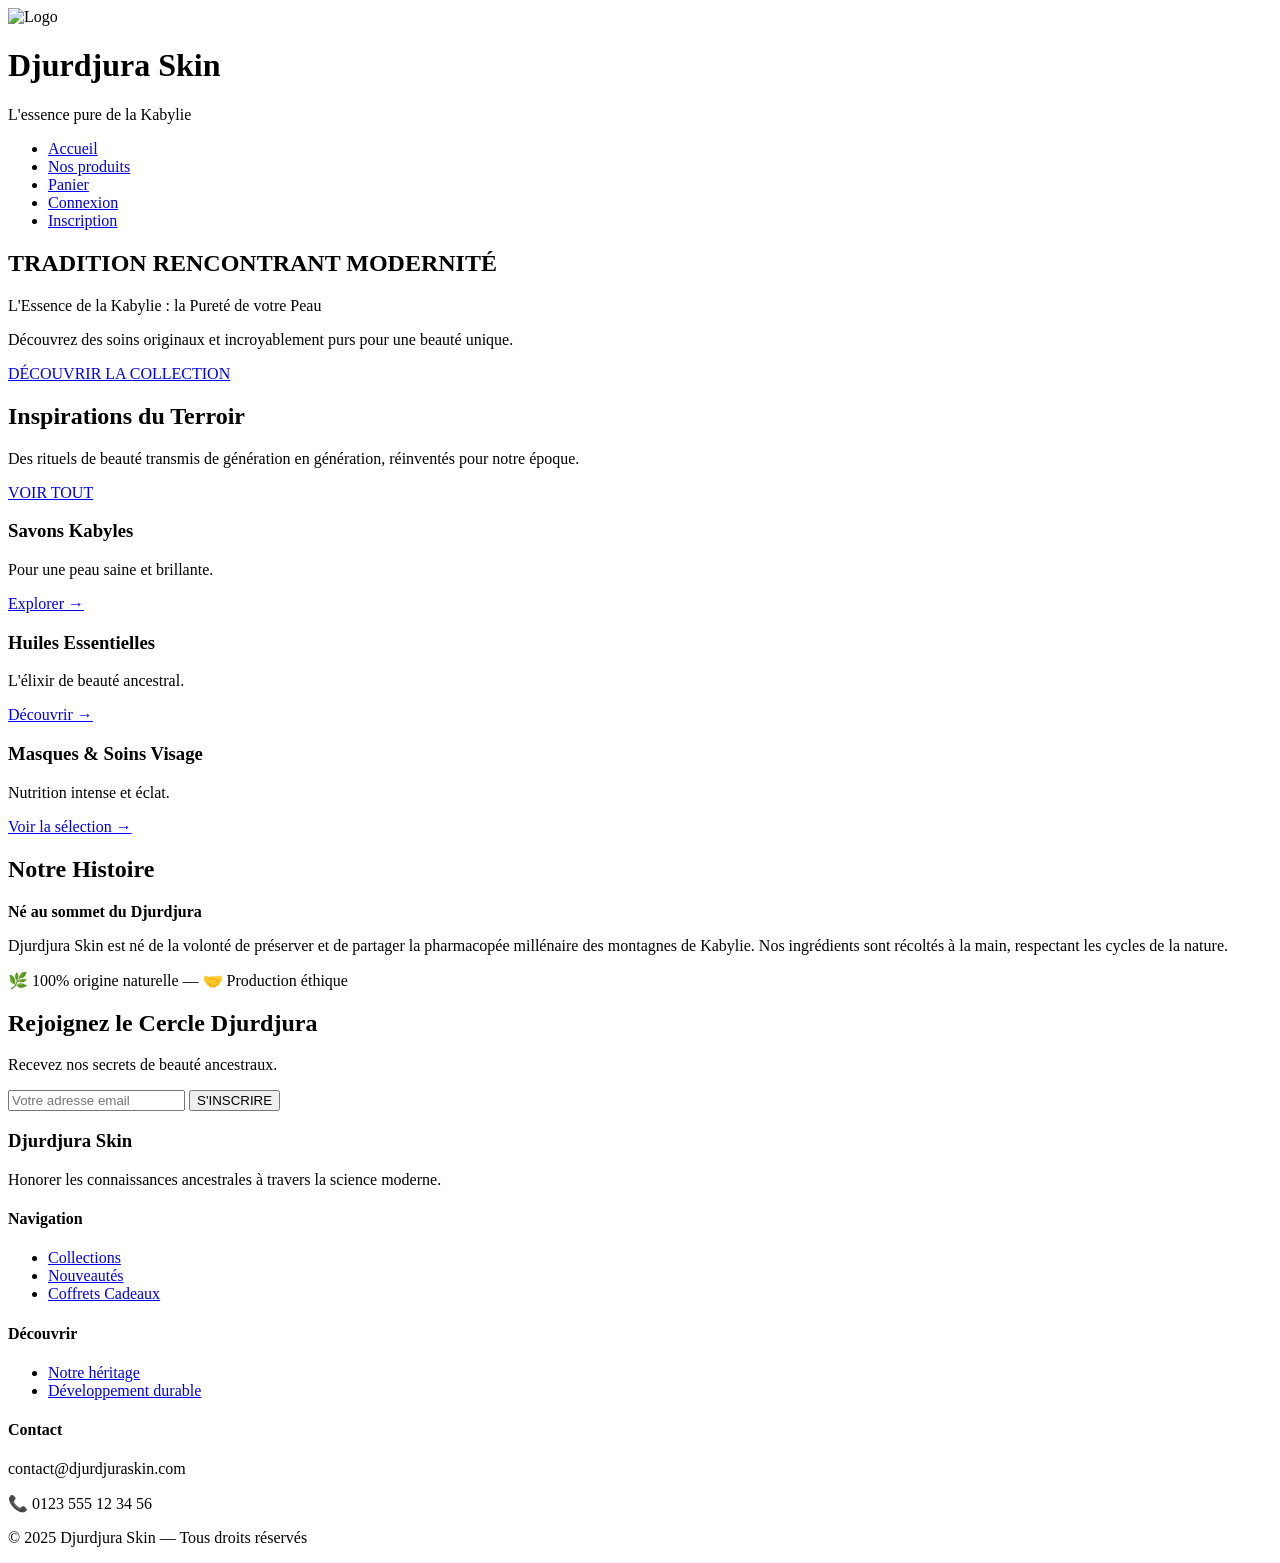
==== index.html @ 3570bfd8 "Add files via upload" ====
<!DOCTYPE html>
<html lang="fr">
<head>
    <meta charset="UTF-8">
    <meta name="viewport" content="width=device-width, initial-scale=1.0">
    <title>Djurdjura Skin - Soins naturels de Kabylie</title>
    <link rel="stylesheet" href="css/style.css">
    <link rel="icon" href="images/favicon.ico" type="image/x-icon">
</head>
<body>

    <!-- ========== HEADER ET MENU DE NAVIGATION ========== -->
    <header>
       <div class="logo">
          <img src="images/logo_djurdjura.jpg" alt="Logo" class="logo-img">
       <div>
          <h1>Djurdjura Skin</h1>
          <p>L'essence pure de la Kabylie</p>
       </div>
       </div>
        <nav>
            <ul>
                <li><a href="index.html">Accueil</a></li>
                <li><a href="produits.html">Nos produits</a></li>
                <li><a href="commande.html">Panier</a></li>
                <li><a href="connexion.html">Connexion</a></li>
                <li><a href="inscription.html">Inscription</a></li>
            </ul>
        </nav>
    </header>

    <main>
        <!-- ========== SECTION HÉRO ========== -->
        <section class="hero">
            <h2>TRADITION RENCONTRANT MODERNITÉ</h2>
            <p>L'Essence de la Kabylie : la Pureté de votre Peau</p>
            <p>Découvrez des soins originaux et incroyablement purs pour une beauté unique.</p>
            <a href="produits.html" class="btn">DÉCOUVRIR LA COLLECTION</a>
        </section>

        <!-- ========== SECTION INSPIRATIONS ========== -->
        <section class="inspirations">
            <h2>Inspirations du Terroir</h2>
            <p>Des rituels de beauté transmis de génération en génération, réinventés pour notre époque.</p>
            <a href="produits.html" class="btn-light">VOIR TOUT</a>
        </section>

        <!-- ========== SECTION CATÉGORIES (3 cartes) ========== -->
        <section class="categories">
            <div class="carte">
                <h3>Savons Kabyles </h3>
                <p>Pour une peau saine et brillante.</p>
                <a href="produits.html?categorie=savons">Explorer →</a>
            </div>
            <div class="carte">
                <h3>Huiles Essentielles</h3>
                <p>L'élixir de beauté ancestral.</p>
                <a href="produits.html?categorie=huiles">Découvrir →</a>
            </div>
            <div class="carte">
                <h3>Masques & Soins Visage</h3>
                <p>Nutrition intense et éclat.</p>
                <a href="produits.html?categorie=masques">Voir la sélection →</a>
            </div>
        </section>

        <!-- ========== SECTION NOTRE HISTOIRE ========== -->
        <section class="histoire">
            <h2>Notre Histoire</h2>
            <p><strong>Né au sommet du Djurdjura</strong></p>
            <p>Djurdjura Skin est né de la volonté de préserver et de partager la pharmacopée millénaire des montagnes de Kabylie. Nos ingrédients sont récoltés à la main, respectant les cycles de la nature.</p>
            <p>🌿 100% origine naturelle — 🤝 Production éthique</p>
        </section>

        <!-- ========== NEWSLETTER ========== -->
        <section class="newsletter">
            <h2>Rejoignez le Cercle Djurdjura</h2>
            <p>Recevez nos secrets de beauté ancestraux.</p>
            <form id="newsletterForm">
                <input type="email" id="newsEmail" placeholder="Votre adresse email" required>
                <button type="submit">S'INSCRIRE</button>
            </form>
            <p id="newsMessage" class="message"></p>
        </section>
    </main>

    <!-- ========== FOOTER ========== -->
    <footer>
        <div class="footer-col">
            <h3>Djurdjura Skin</h3>
            <p>Honorer les connaissances ancestrales à travers la science moderne.</p>
        </div>
        <div class="footer-col">
            <h4>Navigation</h4>
            <ul>
                <li><a href="produits.html">Collections</a></li>
                <li><a href="produits.html">Nouveautés</a></li>
                <li><a href="produits.html?categorie=coffrets">Coffrets Cadeaux</a></li>
            </ul>
        </div>
        <div class="footer-col">
            <h4>Découvrir</h4>
            <ul>
                <li><a href="#">Notre héritage</a></li>
                <li><a href="#">Développement durable</a></li>
            </ul>
        </div>
        <div class="footer-col">
            <h4>Contact</h4>
            <p>contact@djurdjuraskin.com</p>
            <p>📞 0123 555 12 34 56</p>
        </div>
        <div class="footer-bottom">
            <p>© 2025 Djurdjura Skin — Tous droits réservés</p>
        </div>
    </footer>

    <script src="js/script.js"></script>
</body>
</html>
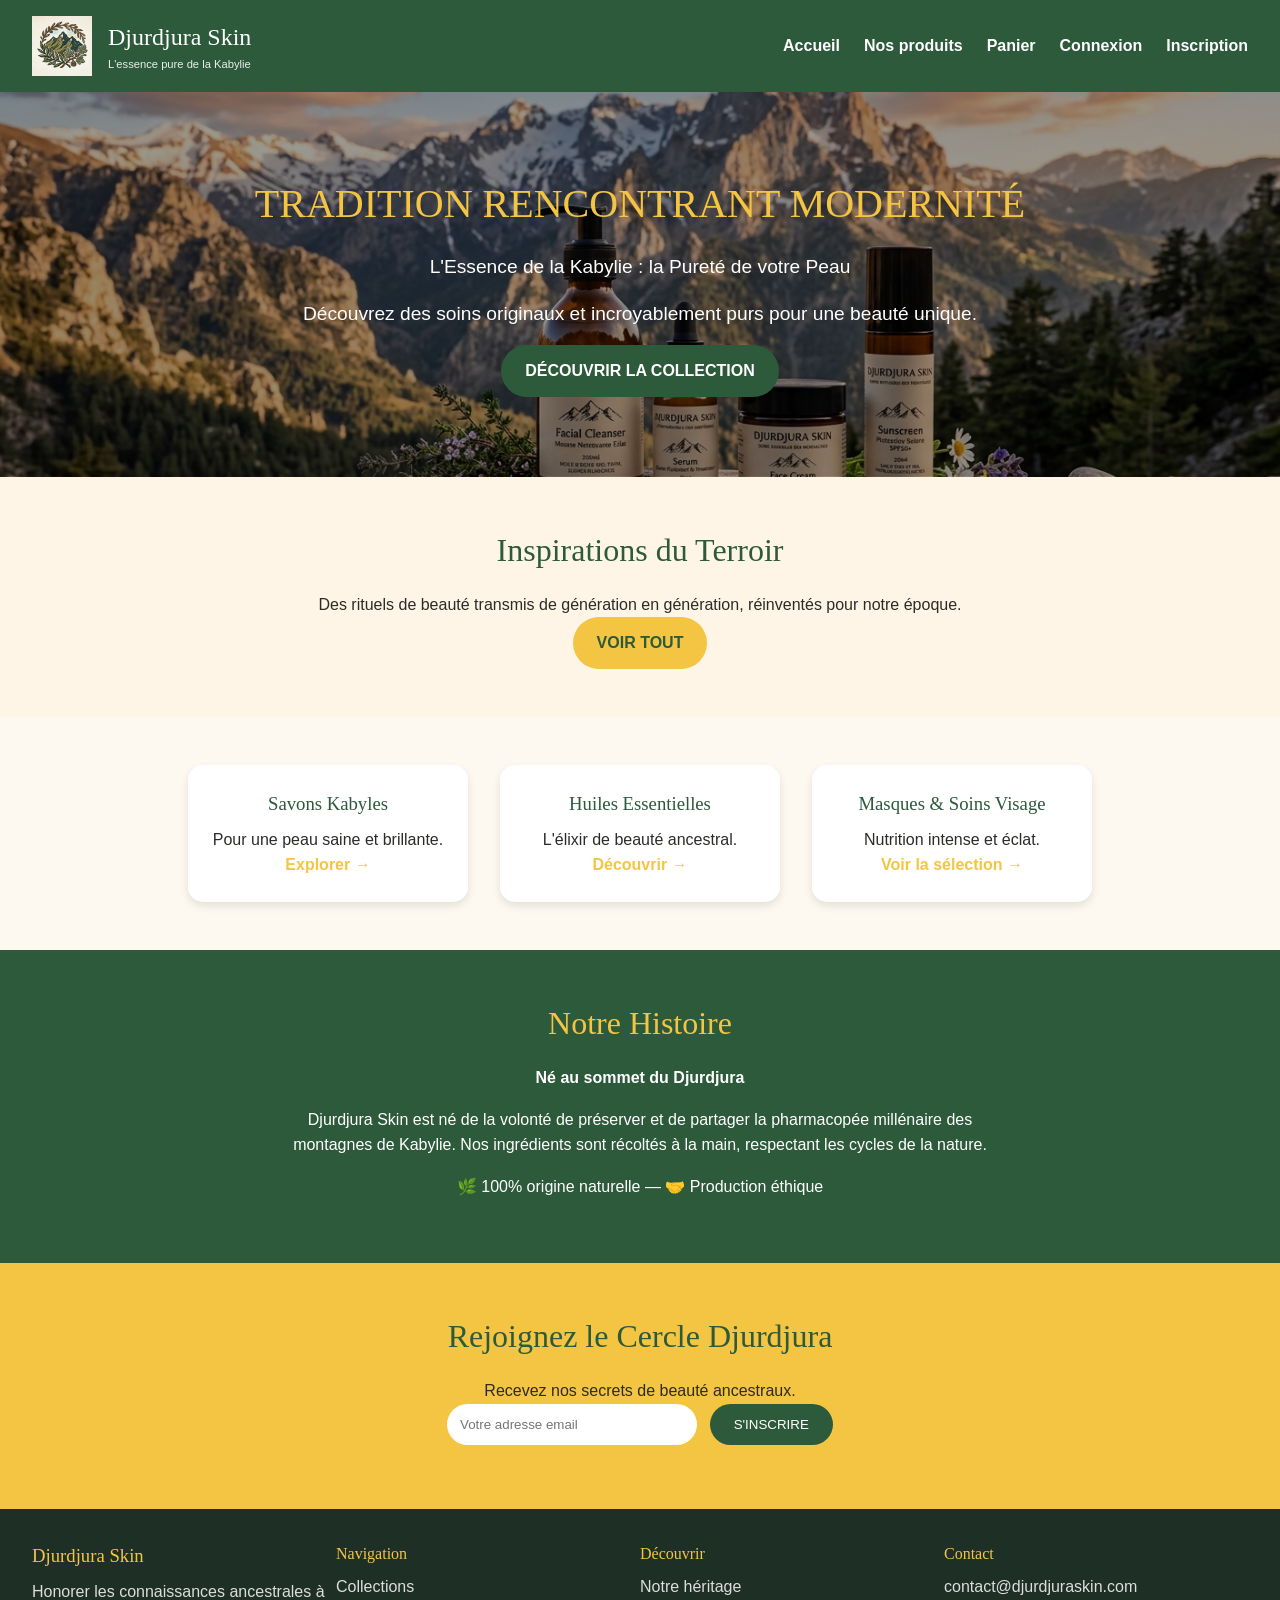
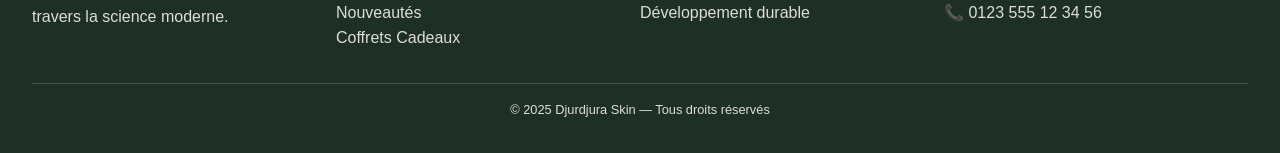
==== commit 6ed215b8: "Update index.html" ====
--- a/index.html
+++ b/index.html
@@ -9,7 +9,7 @@
 </head>
 <body>
 
-    <!-- ========== HEADER ET MENU DE NAVIGATION ========== -->
+    
     <header>
        <div class="logo">
           <img src="images/logo_djurdjura.jpg" alt="Logo" class="logo-img">
@@ -30,7 +30,7 @@
     </header>
 
     <main>
-        <!-- ========== SECTION HÉRO ========== -->
+        
         <section class="hero">
             <h2>TRADITION RENCONTRANT MODERNITÉ</h2>
             <p>L'Essence de la Kabylie : la Pureté de votre Peau</p>
@@ -38,14 +38,13 @@
             <a href="produits.html" class="btn">DÉCOUVRIR LA COLLECTION</a>
         </section>
 
-        <!-- ========== SECTION INSPIRATIONS ========== -->
+    
         <section class="inspirations">
             <h2>Inspirations du Terroir</h2>
             <p>Des rituels de beauté transmis de génération en génération, réinventés pour notre époque.</p>
             <a href="produits.html" class="btn-light">VOIR TOUT</a>
         </section>
 
-        <!-- ========== SECTION CATÉGORIES (3 cartes) ========== -->
         <section class="categories">
             <div class="carte">
                 <h3>Savons Kabyles </h3>
@@ -64,7 +63,7 @@
             </div>
         </section>
 
-        <!-- ========== SECTION NOTRE HISTOIRE ========== -->
+        
         <section class="histoire">
             <h2>Notre Histoire</h2>
             <p><strong>Né au sommet du Djurdjura</strong></p>
@@ -72,7 +71,7 @@
             <p>🌿 100% origine naturelle — 🤝 Production éthique</p>
         </section>
 
-        <!-- ========== NEWSLETTER ========== -->
+        
         <section class="newsletter">
             <h2>Rejoignez le Cercle Djurdjura</h2>
             <p>Recevez nos secrets de beauté ancestraux.</p>
@@ -84,7 +83,7 @@
         </section>
     </main>
 
-    <!-- ========== FOOTER ========== -->
+
     <footer>
         <div class="footer-col">
             <h3>Djurdjura Skin</h3>
@@ -117,4 +116,4 @@
 
     <script src="js/script.js"></script>
 </body>
-</html>+</html>
--- a/css/style.css
+++ b/css/style.css
@@ -0,0 +1,551 @@
+
+* {
+    margin: 0;
+    padding: 0;
+    box-sizing: border-box;
+}
+
+body {
+    font-family: 'Segoe UI', Tahoma, Geneva, Verdana, sans-serif;
+    background-color: #fef9f0;
+    color: #2c2b28;
+    line-height: 1.6;
+}
+
+
+h1, h2, h3, h4 {
+    font-family: 'Georgia', serif;
+    font-weight: normal;
+    color: #2d5a3b;
+}
+
+h2 {
+    font-size: 2rem;
+    margin-bottom: 1rem;
+    text-align: center;
+}
+
+
+header {
+    background-color: #2d5a3b;
+    color: white;
+    padding: 1rem 2rem;
+    display: flex;
+    justify-content: space-between;
+    align-items: center;
+    flex-wrap: wrap;
+}
+
+.logo h1 {
+    color: white;
+    font-size: 1.8rem;
+    margin-bottom: 0.2rem;
+}
+
+.logo p {
+    font-size: 0.8rem;
+    opacity: 0.9;
+}
+
+nav ul {
+    display: flex;
+    list-style: none;
+    gap: 1.5rem;
+    flex-wrap: wrap;
+}
+
+nav a {
+    color: white;
+    text-decoration: none;
+    font-weight: bold;
+    transition: color 0.3s;
+}
+
+nav a:hover {
+    color: #f4c542;
+    text-decoration: underline;
+}
+
+
+.btn, .btn-light {
+    display: inline-block;
+    padding: 0.8rem 1.5rem;
+    text-decoration: none;
+    border-radius: 30px;
+    font-weight: bold;
+    transition: all 0.3s;
+}
+
+.btn {
+    background-color: #2d5a3b;
+    color: white;
+    border: none;
+}
+
+.btn:hover {
+    background-color: #1e3f29;
+    transform: scale(1.05);
+}
+
+.btn-light {
+    background-color: #f4c542;
+    color: #2d5a3b;
+}
+
+.btn-light:hover {
+    background-color: #e0b130;
+    transform: scale(1.05);
+}
+
+
+.hero {
+    background: linear-gradient(rgba(0,0,0,0.4), rgba(0,0,0,0.4)), url('../images/montagne_djurdjura.jpg');
+    background-size: cover;
+    background-position: center;
+    color: white;
+    text-align: center;
+    padding: 5rem 2rem;
+}
+
+.hero h2 {
+    color: #f4c542;
+    font-size: 2.5rem;
+}
+
+.hero p {
+    font-size: 1.2rem;
+    margin: 1rem 0;
+}
+
+
+.inspirations {
+    text-align: center;
+    padding: 3rem 2rem;
+    background-color: #fff5e6;
+}
+
+
+.categories {
+    display: flex;
+    flex-wrap: wrap;
+    justify-content: center;
+    gap: 2rem;
+    padding: 3rem 2rem;
+}
+
+.carte {
+    background-color: white;
+    border-radius: 15px;
+    box-shadow: 0 4px 8px rgba(0,0,0,0.1);
+    padding: 1.5rem;
+    width: 280px;
+    text-align: center;
+    transition: transform 0.3s;
+}
+
+.carte:hover {
+    transform: translateY(-10px);
+}
+
+.carte h3 {
+    color: #2d5a3b;
+    margin-bottom: 0.5rem;
+}
+
+.carte a {
+    color: #f4c542;
+    text-decoration: none;
+    font-weight: bold;
+}
+
+
+.histoire {
+    background-color: #2d5a3b;
+    color: white;
+    text-align: center;
+    padding: 3rem 2rem;
+}
+
+.histoire h2 {
+    color: #f4c542;
+}
+
+.histoire p {
+    max-width: 700px;
+    margin: 1rem auto;
+}
+
+
+.newsletter {
+    background-color: #f4c542;
+    text-align: center;
+    padding: 3rem 2rem;
+}
+
+.newsletter input {
+    padding: 0.8rem;
+    width: 250px;
+    border: none;
+    border-radius: 30px;
+    margin-right: 0.5rem;
+}
+
+.newsletter button {
+    padding: 0.8rem 1.5rem;
+    background-color: #2d5a3b;
+    color: white;
+    border: none;
+    border-radius: 30px;
+    cursor: pointer;
+}
+
+.message {
+    margin-top: 1rem;
+    font-weight: bold;
+}
+
+
+footer {
+    background-color: #1e2f25;
+    color: #ddd;
+    padding: 2rem;
+    display: flex;
+    flex-wrap: wrap;
+    justify-content: space-between;
+}
+
+.footer-col {
+    flex: 1;
+    min-width: 150px;
+    margin-bottom: 1rem;
+}
+
+.footer-col h3, .footer-col h4 {
+    color: #f4c542;
+    margin-bottom: 0.5rem;
+}
+
+.footer-col ul {
+    list-style: none;
+}
+
+.footer-col a {
+    color: #ddd;
+    text-decoration: none;
+}
+
+.footer-col a:hover {
+    color: #f4c542;
+}
+
+.footer-bottom {
+    width: 100%;
+    text-align: center;
+    margin-top: 1rem;
+    font-size: 0.8rem;
+    border-top: 1px solid #3a5a45;
+    padding-top: 1rem;
+}
+
+
+@media (max-width: 768px) {
+    header {
+        flex-direction: column;
+        text-align: center;
+    }
+
+    nav ul {
+        justify-content: center;
+        margin-top: 1rem;
+    }
+
+    .hero h2 {
+        font-size: 1.8rem;
+    }
+
+    .newsletter input {
+        width: 80%;
+        margin-bottom: 0.5rem;
+    }
+
+    footer {
+        flex-direction: column;
+        text-align: center;
+    }
+}
+
+.page-commande {
+    padding: 2rem;
+    max-width: 1200px;
+    margin: 0 auto;
+}
+
+.commande-container {
+    display: flex;
+    flex-wrap: wrap;
+    gap: 2rem;
+    margin-top: 2rem;
+}
+
+.recap, .livraison {
+    flex: 1;
+    background: white;
+    padding: 1.5rem;
+    border-radius: 15px;
+    box-shadow: 0 4px 8px rgba(0,0,0,0.1);
+}
+
+.liste-panier {
+    list-style: none;
+    padding: 0;
+}
+
+.liste-panier li {
+    padding: 0.5rem 0;
+    border-bottom: 1px solid #eee;
+    display: flex;
+    justify-content: space-between;
+    align-items: center;
+}
+
+.btn-supprimer {
+    background: none;
+    border: none;
+    color: red;
+    cursor: pointer;
+}
+
+.total-livraison {
+    margin-top: 1rem;
+    border-top: 2px solid #f4c542;
+    padding-top: 1rem;
+}
+
+.form-row {
+    display: flex;
+    gap: 1rem;
+    flex-wrap: wrap;
+}
+
+.form-group {
+    flex: 1;
+    margin-bottom: 1rem;
+}
+
+.form-group label {
+    display: block;
+    font-weight: bold;
+    margin-bottom: 0.3rem;
+}
+
+.form-group input {
+    width: 100%;
+    padding: 0.8rem;
+    border: 1px solid #ccc;
+    border-radius: 8px;
+}
+
+.btn-confirmer {
+    background-color: #2d5a3b;
+    color: white;
+    padding: 0.8rem 1.5rem;
+    border: none;
+    border-radius: 30px;
+    cursor: pointer;
+    width: 100%;
+    font-size: 1.1rem;
+}
+
+.btn-confirmer:hover {
+    background-color: #1e3f29;
+}
+
+.paiement-info {
+    margin-top: 1rem;
+    font-size: 0.8rem;
+    text-align: center;
+    color: #666;
+}
+
+@media (max-width: 768px) {
+    .commande-container {
+        flex-direction: column;
+    }
+}
+
+.page-auth {
+    padding: 2rem;
+    max-width: 1000px;
+    margin: 0 auto;
+}
+
+.auth-container {
+    display: flex;
+    flex-wrap: wrap;
+    background: white;
+    border-radius: 20px;
+    overflow: hidden;
+    box-shadow: 0 8px 20px rgba(0,0,0,0.1);
+}
+
+.auth-left {
+    flex: 1;
+    background: #2d5a3b;
+    color: white;
+    padding: 2rem;
+    display: flex;
+    flex-direction: column;
+    justify-content: center;
+}
+
+.auth-left h2 {
+    color: #f4c542;
+    text-align: left;
+}
+
+.auth-left ul {
+    margin-top: 1rem;
+    list-style: none;
+}
+
+.auth-left li {
+    margin: 0.5rem 0;
+}
+
+.auth-left blockquote {
+    font-style: italic;
+    margin-top: 1rem;
+    border-left: 3px solid #f4c542;
+    padding-left: 1rem;
+}
+
+.auth-right {
+    flex: 1;
+    padding: 2rem;
+    background: #fef9f0;
+}
+
+.auth-right h2 {
+    text-align: center;
+    margin-bottom: 1.5rem;
+}
+
+.btn-auth {
+    background-color: #2d5a3b;
+    color: white;
+    padding: 0.8rem;
+    border: none;
+    border-radius: 30px;
+    cursor: pointer;
+    width: 100%;
+    font-size: 1rem;
+    font-weight: bold;
+    margin-top: 0.5rem;
+}
+
+.btn-auth:hover {
+    background-color: #1e3f29;
+}
+
+.auth-lien {
+    text-align: center;
+    margin-top: 1rem;
+}
+
+.auth-lien a {
+    color: #2d5a3b;
+    text-decoration: none;
+    font-weight: bold;
+}
+
+@media (max-width: 768px) {
+    .auth-container {
+        flex-direction: column;
+    }
+}
+
+.grille-produits {
+    display: grid;
+    grid-template-columns: repeat(auto-fill, minmax(260px, 1fr));
+    gap: 2rem;
+    padding: 2rem;
+}
+
+.carte-produit {
+    background: white;
+    border-radius: 20px;
+    padding: 1rem;
+    text-align: center;
+    box-shadow: 0 8px 20px rgba(0, 0, 0, 0.05);
+    transition: transform 0.2s ease, box-shadow 0.2s ease;
+}
+
+.carte-produit:hover {
+    transform: translateY(-5px);
+    box-shadow: 0 12px 28px rgba(0, 0, 0, 0.1);
+}
+
+.carte-produit img {
+    width: 100%;
+    height: 200px;
+    object-fit: cover;
+    border-radius: 16px;
+    margin-bottom: 1rem;
+}
+
+.carte-produit h3 {
+    font-size: 1.2rem;
+    font-weight: 600;
+    margin: 0.5rem 0;
+    color: #2d5a3b;
+}
+
+.prix {
+    font-size: 1.3rem;
+    font-weight: bold;
+    color: #f4c542;
+    margin: 0.5rem 0;
+}
+
+.description {
+    font-size: 0.85rem;
+    color: #555;
+    margin: 0.5rem 0 1rem;
+}
+
+.btn-ajouter {
+    background-color: #2d5a3b;
+    color: white;
+    border: none;
+    padding: 0.5rem 1.2rem;
+    border-radius: 40px;
+    font-weight: bold;
+    cursor: pointer;
+    transition: background 0.2s;
+}
+
+.btn-ajouter:hover {
+    background-color: #1e3f29;
+}
+
+
+.logo {
+    display: flex;
+    align-items: center;
+    gap: 1rem;
+}
+
+.logo-img {
+    height: 60px;
+    width: auto;
+}
+
+.logo h1 {
+    font-size: 1.5rem;
+    margin: 0;
+}
+
+.logo p {
+    font-size: 0.7rem;
+    margin: 0;
+}
